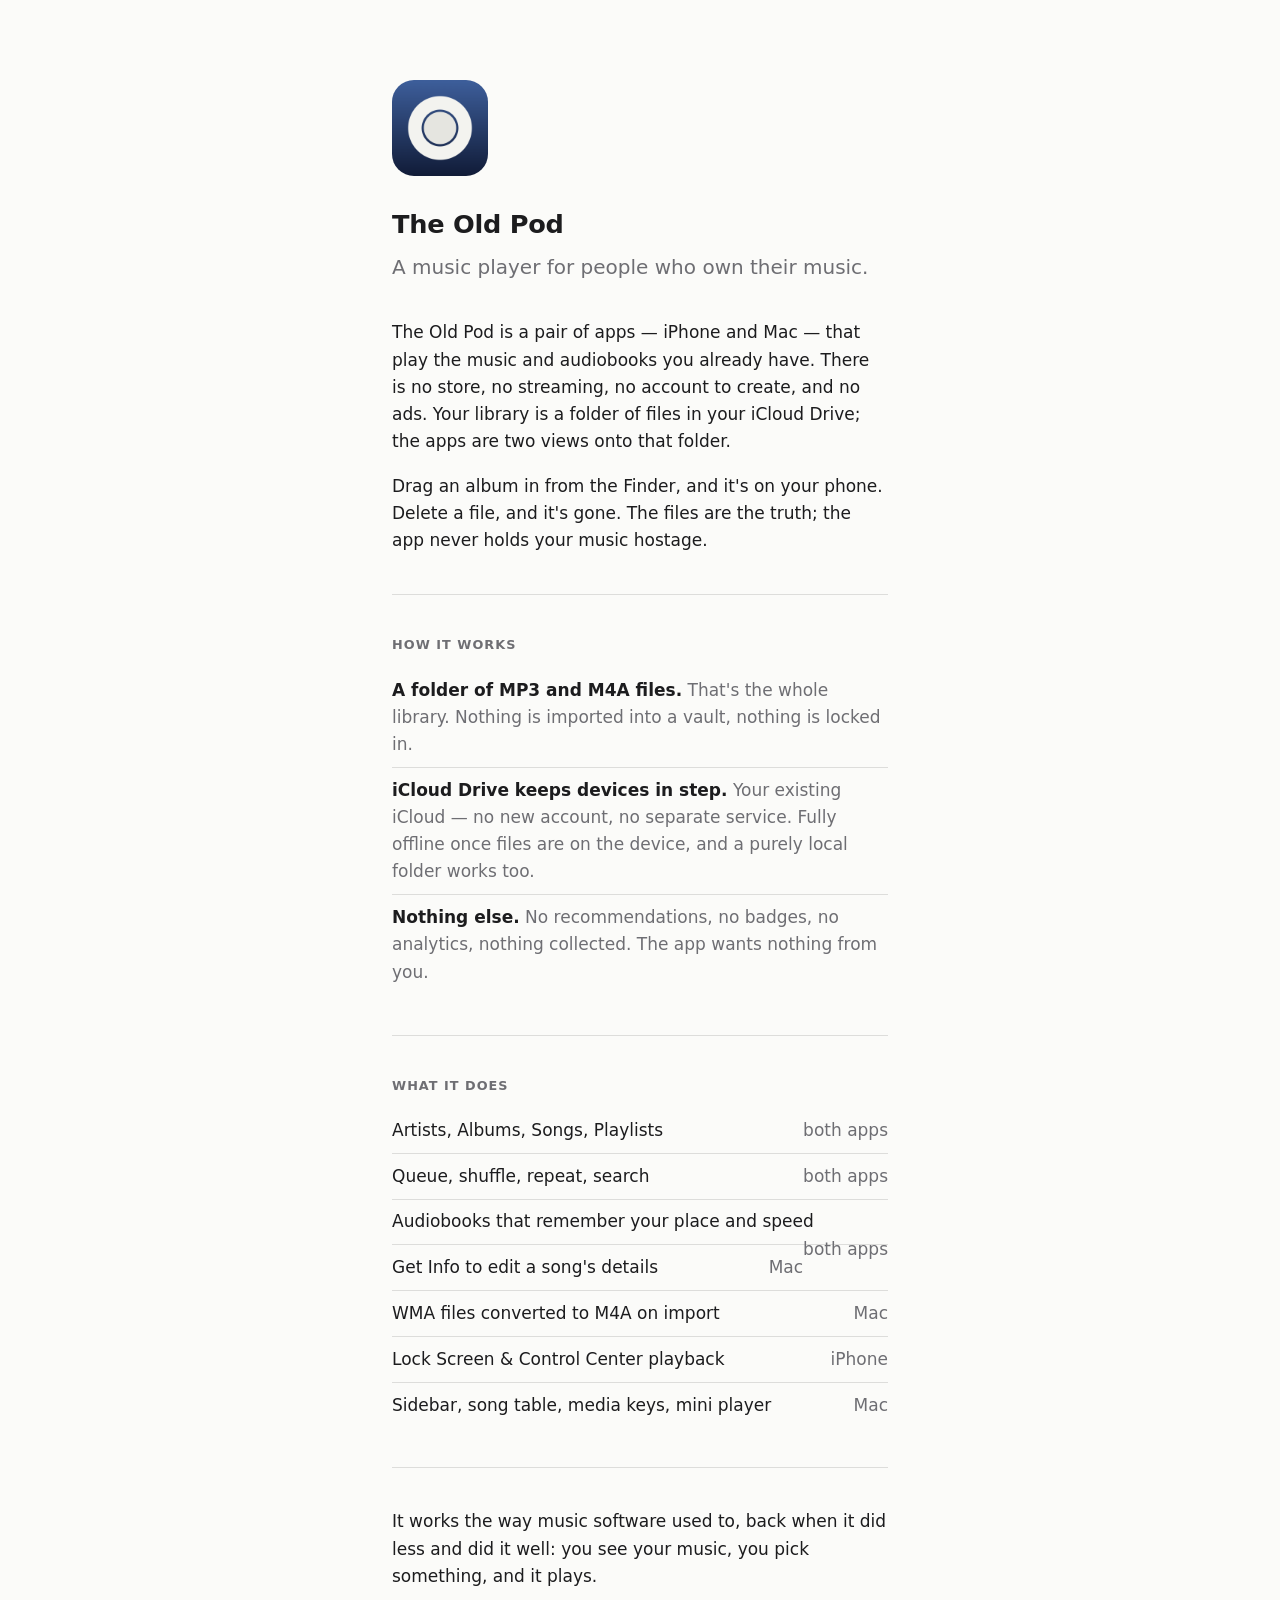
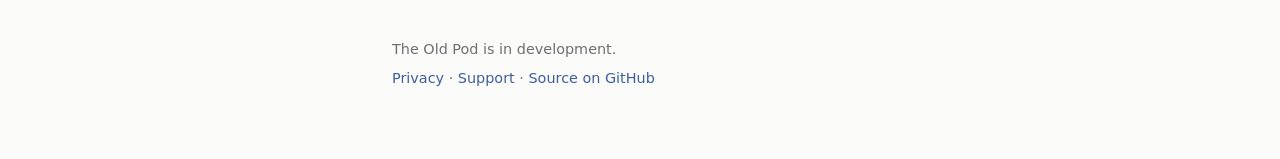
==== docs/index.html @ 43208ac4 "Docs: cover M4A, WMA import, audiobooks, and Get Info Co-Authored-By: Claude Opus 5.5 (1M context) <" ====
<!doctype html>
<html lang="en">
<head>
  <meta charset="utf-8">
  <meta name="viewport" content="width=device-width, initial-scale=1">
  <title>The Old Pod — a music player for people who own their music</title>
  <meta name="description" content="An iPhone and Mac player for your own MP3 and M4A files, with no store, no streaming, no account, and no ads. Your library is a folder of files.">
  <meta name="theme-color" content="#101318" media="(prefers-color-scheme: dark)">
  <meta name="theme-color" content="#fbfbf9" media="(prefers-color-scheme: light)">
  <link rel="icon" href="assets/icon.png">
  <link rel="apple-touch-icon" href="assets/icon.png">
  <link rel="stylesheet" href="assets/site.css">
</head>
<body>
<main>
  <img class="icon" src="assets/icon.png" alt="The Old Pod app icon — a click wheel on a blue background">
  <h1>The Old Pod</h1>
  <p class="tagline">A music player for people who own their music.</p>

  <p>The Old Pod is a pair of apps — iPhone&nbsp;and&nbsp;Mac — that play the music and audiobooks you already have. There is no store, no streaming, no account to create, and no ads. Your library is a folder of files in your iCloud&nbsp;Drive; the apps are two views onto that folder.</p>
  <p>Drag an album in from the Finder, and it's on your phone. Delete a file, and it's gone. The files are the truth; the app never holds your music hostage.</p>

  <hr>

  <h2>How it works</h2>
  <ul>
    <li><strong>A folder of MP3 and M4A files.</strong> <span>That's the whole library. Nothing is imported into a vault, nothing is locked in.</span></li>
    <li><strong>iCloud Drive keeps devices in step.</strong> <span>Your existing iCloud — no new account, no separate service. Fully offline once files are on the device, and a purely local folder works too.</span></li>
    <li><strong>Nothing else.</strong> <span>No recommendations, no badges, no analytics, nothing collected. The app wants nothing from you.</span></li>
  </ul>

  <hr>

  <h2>What it does</h2>
  <ul>
    <li>Artists, Albums, Songs, Playlists <span class="meta">both apps</span></li>
    <li>Queue, shuffle, repeat, search <span class="meta">both apps</span></li>
    <li>Audiobooks that remember your place and speed <span class="meta">both apps</span></li>
    <li>Get Info to edit a song's details <span class="meta">Mac</span></li>
    <li>WMA files converted to M4A on import <span class="meta">Mac</span></li>
    <li>Lock Screen &amp; Control Center playback <span class="meta">iPhone</span></li>
    <li>Sidebar, song table, media keys, mini player <span class="meta">Mac</span></li>
  </ul>

  <hr>

  <p>It works the way music software used to, back when it did less and did it well: you see your music, you pick something, and it plays.</p>

  <footer>
    <p>The Old Pod is in development.</p>
    <p><a href="privacy.html">Privacy</a> · <a href="support.html">Support</a> · <a href="https://github.com/mattreed555/theoldpod">Source on GitHub</a></p>
  </footer>
</main>
</body>
</html>
---- docs/assets/site.css ----
:root {
  color-scheme: light dark;
  --bg: #fbfbf9;
  --fg: #1c1c1e;
  --muted: #6e6e73;
  --accent: #3e5f9c;
  --focus: #3e5f9c;
  --rule: rgba(0, 0, 0, 0.12);
}

@media (prefers-color-scheme: dark) {
  :root {
    --bg: #101318;
    --fg: #f2f2ef;
    --muted: #98989f;
    --accent: #8fadd9;
    --focus: #8fadd9;
    --rule: rgba(255, 255, 255, 0.14);
  }
}

* {
  box-sizing: border-box;
  margin: 0;
  padding: 0;
}

body {
  background: var(--bg);
  color: var(--fg);
  font: 17px/1.6 -apple-system, BlinkMacSystemFont, "Segoe UI", system-ui, sans-serif;
  -webkit-font-smoothing: antialiased;
}

main {
  max-width: 34rem;
  margin: 0 auto;
  padding: 5rem 1.5rem 4rem;
}

.icon {
  width: 96px;
  height: 96px;
  display: block;
  margin-bottom: 1.75rem;
  border-radius: 22px;
}

h1 {
  margin-bottom: 0.4rem;
  font-size: 1.6rem;
  font-weight: 650;
  letter-spacing: -0.01em;
}

.tagline {
  margin-bottom: 2.25rem;
  color: var(--muted);
  font-size: 1.25rem;
}

.updated {
  margin-bottom: 2rem;
  color: var(--muted);
}

p {
  margin-bottom: 1.1rem;
}

strong {
  font-weight: 600;
}

hr {
  margin: 2.5rem 0;
  border: 0;
  border-top: 1px solid var(--rule);
}

h2 {
  margin-bottom: 0.75rem;
  color: var(--muted);
  font-size: 0.8rem;
  font-weight: 600;
  letter-spacing: 0.08em;
  text-transform: uppercase;
}

ul {
  list-style: none;
}

li {
  padding: 0.55rem 0;
  border-bottom: 1px solid var(--rule);
}

li:last-child {
  border-bottom: 0;
}

li span {
  color: var(--muted);
}

.meta {
  float: right;
  color: var(--muted);
  font-variant-numeric: tabular-nums;
}

footer {
  margin-top: 3rem;
  color: var(--muted);
  font-size: 0.9rem;
}

footer p {
  margin-bottom: 0.35rem;
}

a {
  color: var(--accent);
  text-decoration: none;
}

a:hover {
  text-decoration: underline;
}

a:focus-visible {
  outline: 3px solid var(--focus);
  outline-offset: 3px;
  border-radius: 2px;
}

@media (max-width: 28rem) {
  main {
    padding-top: 3.5rem;
  }

  .meta {
    float: none;
    display: block;
  }
}
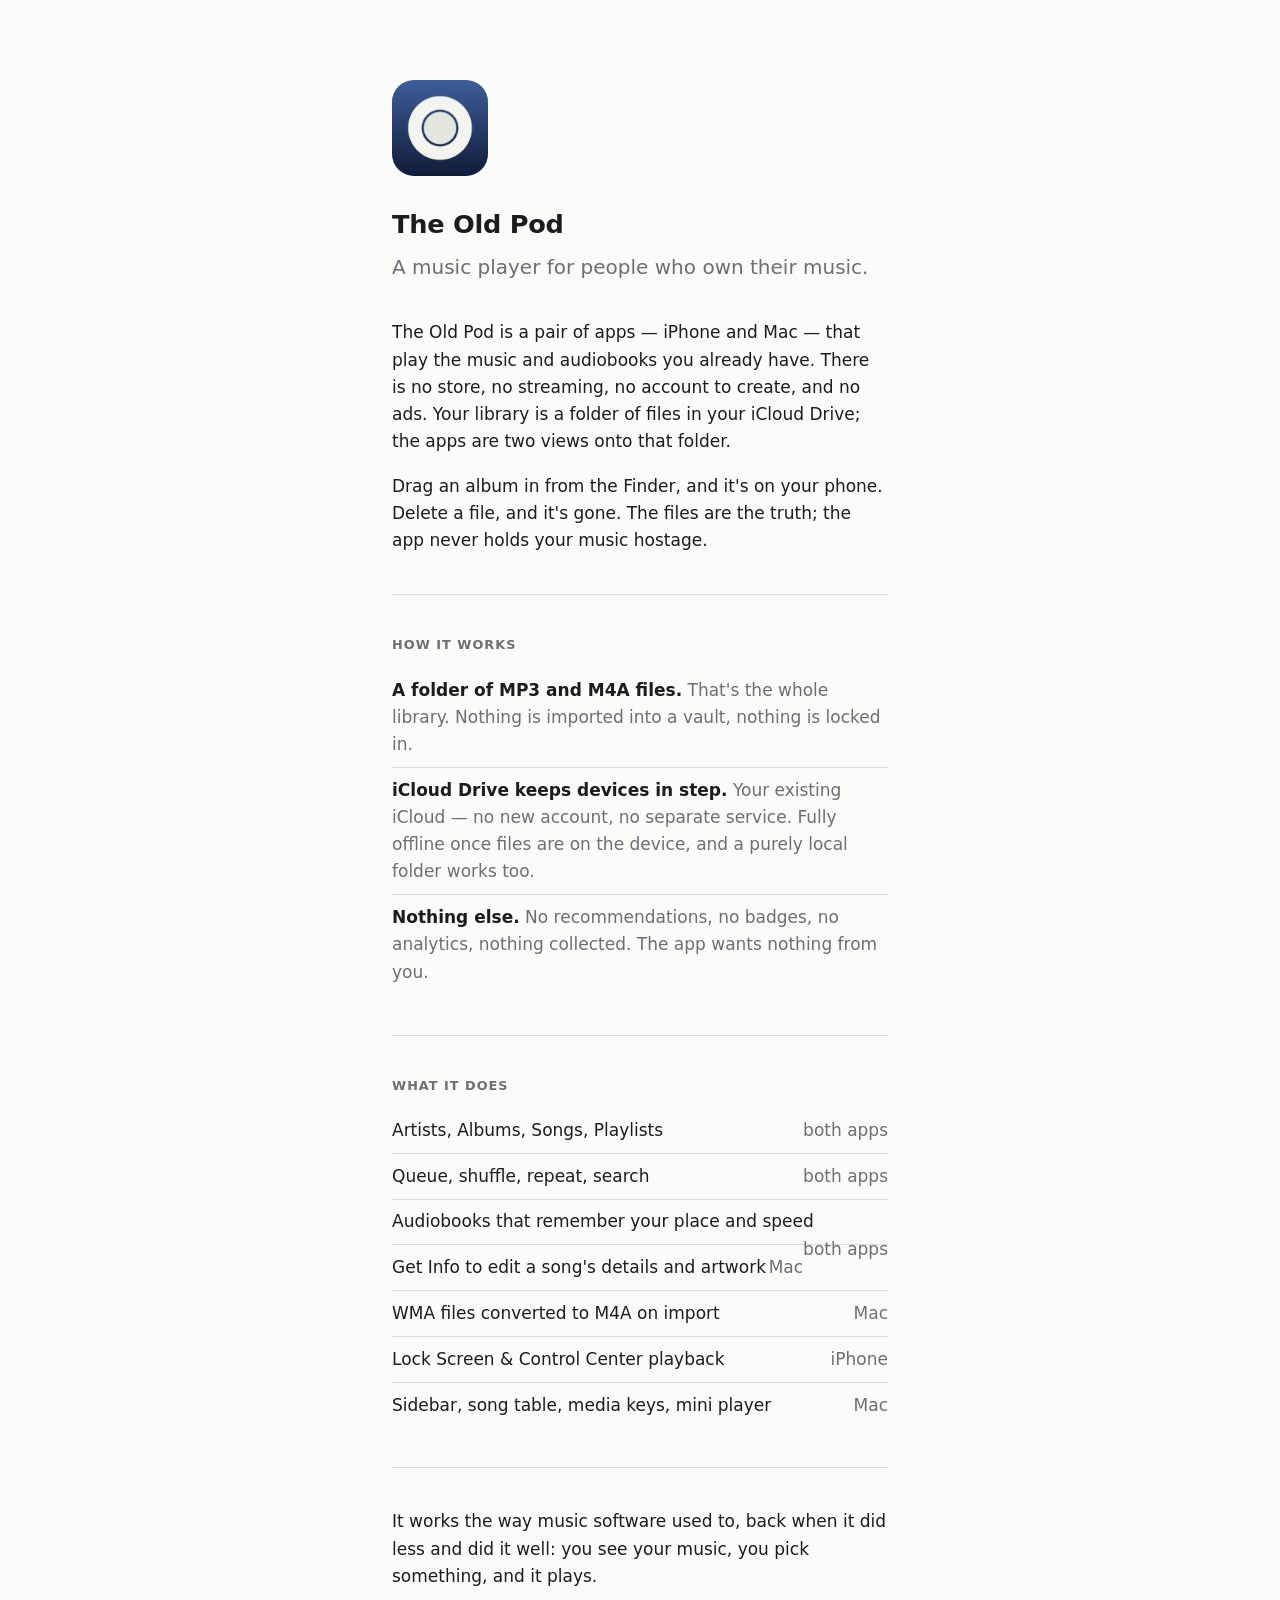
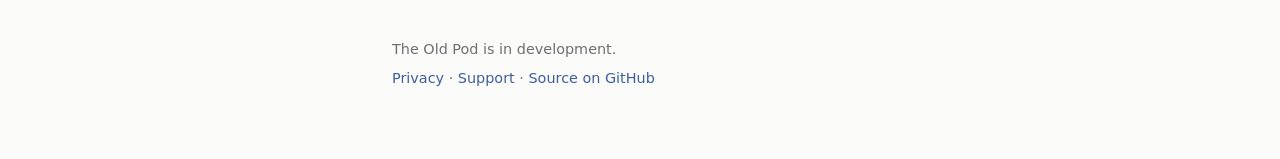
==== commit 0337d1b2: "Docs: mention artwork in Get Info Co-Authored-By: Claude Opus 5.5 (1M context) <noreply@anthropic.co" ====
--- a/docs/index.html
+++ b/docs/index.html
@@ -36,7 +36,7 @@
     <li>Artists, Albums, Songs, Playlists <span class="meta">both apps</span></li>
     <li>Queue, shuffle, repeat, search <span class="meta">both apps</span></li>
     <li>Audiobooks that remember your place and speed <span class="meta">both apps</span></li>
-    <li>Get Info to edit a song's details <span class="meta">Mac</span></li>
+    <li>Get Info to edit a song's details and artwork <span class="meta">Mac</span></li>
     <li>WMA files converted to M4A on import <span class="meta">Mac</span></li>
     <li>Lock Screen &amp; Control Center playback <span class="meta">iPhone</span></li>
     <li>Sidebar, song table, media keys, mini player <span class="meta">Mac</span></li>
--- a/docs/assets/site.css
+++ b/docs/assets/site.css
@@ -4,7 +4,6 @@
   --fg: #1c1c1e;
   --muted: #6e6e73;
   --accent: #3e5f9c;
-  --focus: #3e5f9c;
   --rule: rgba(0, 0, 0, 0.12);
 }
 
@@ -14,7 +13,6 @@
     --fg: #f2f2ef;
     --muted: #98989f;
     --accent: #8fadd9;
-    --focus: #8fadd9;
     --rule: rgba(255, 255, 255, 0.14);
   }
 }
@@ -130,7 +128,7 @@
 }
 
 a:focus-visible {
-  outline: 3px solid var(--focus);
+  outline: 3px solid var(--accent);
   outline-offset: 3px;
   border-radius: 2px;
 }
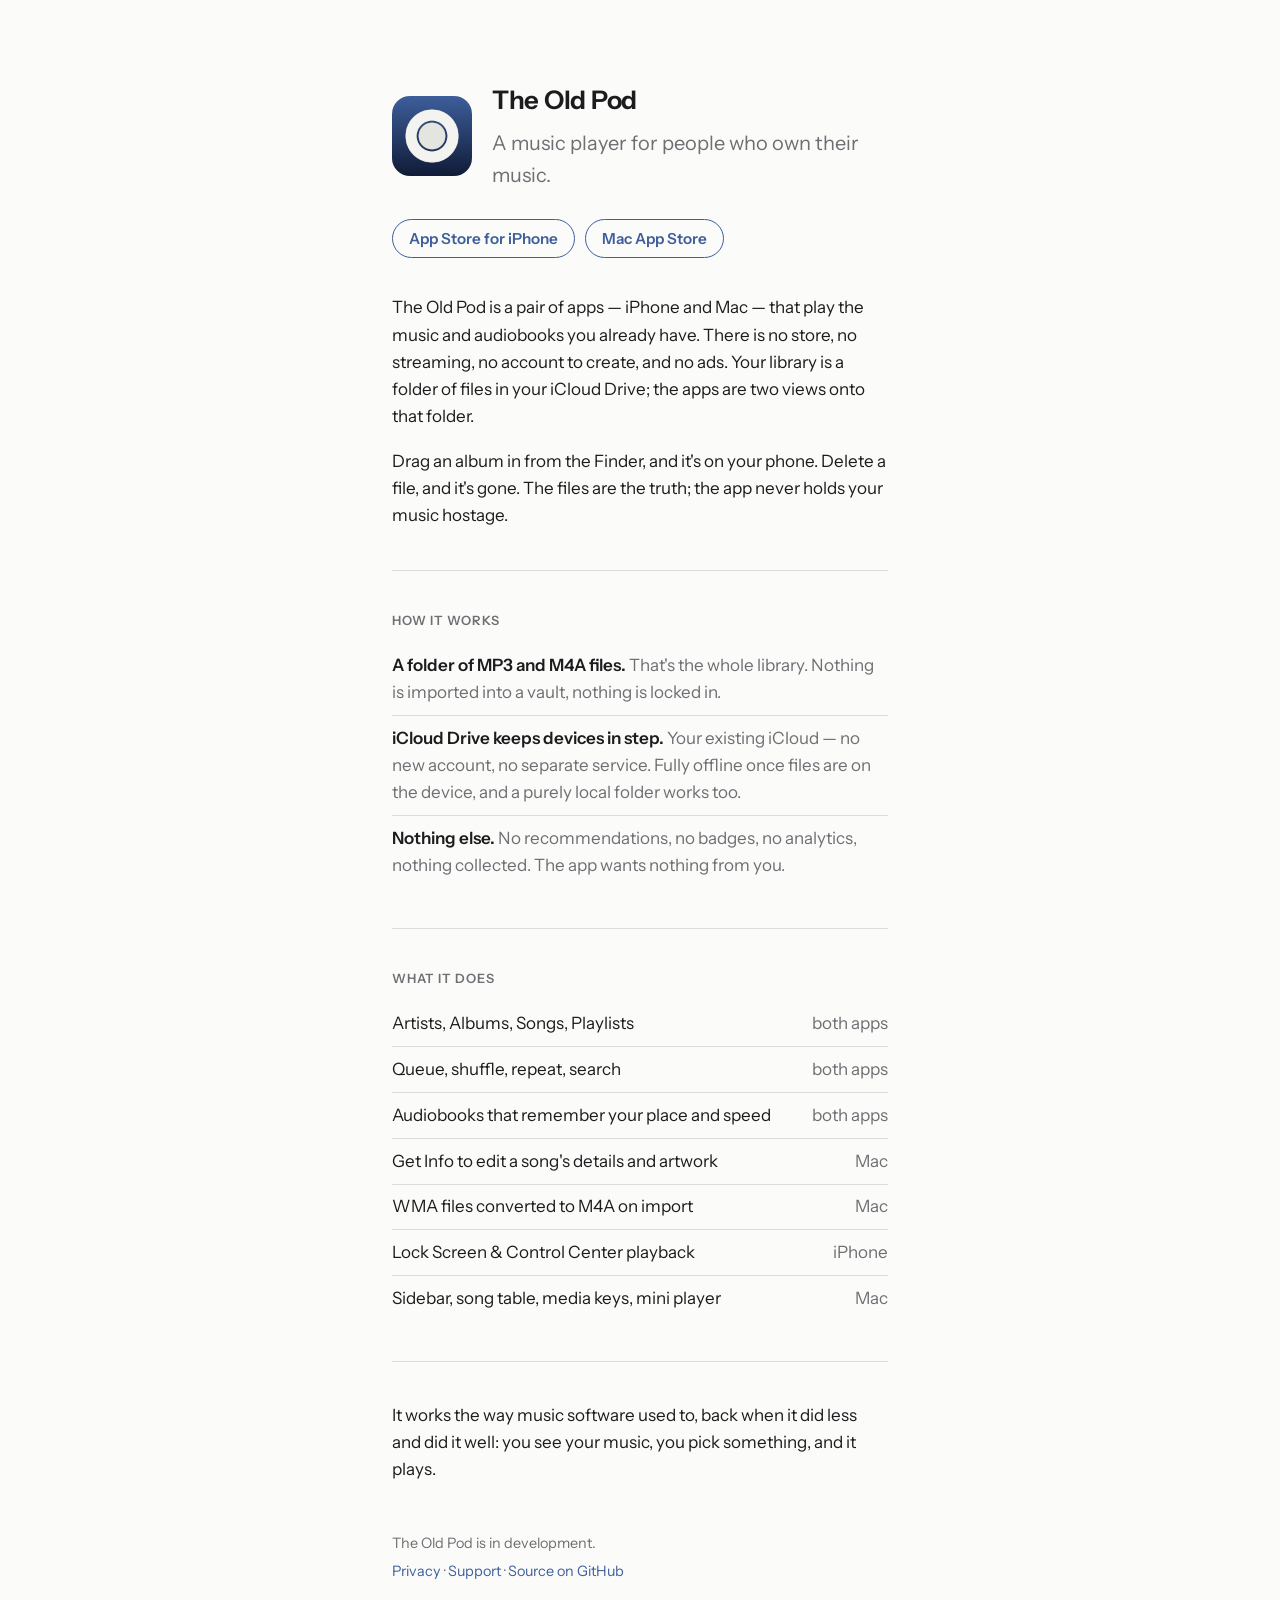
==== commit 20f913f0: "Docs site: one-row header, App Store buttons, Instrument Sans Put the icon beside the name and tagli" ====
--- a/docs/index.html
+++ b/docs/index.html
@@ -13,9 +13,19 @@
 </head>
 <body>
 <main>
-  <img class="icon" src="assets/icon.png" alt="The Old Pod app icon — a click wheel on a blue background">
-  <h1>The Old Pod</h1>
-  <p class="tagline">A music player for people who own their music.</p>
+  <header class="masthead">
+    <img class="icon" src="assets/icon.png" alt="The Old Pod app icon — a click wheel on a blue background">
+    <div>
+      <h1>The Old Pod</h1>
+      <p class="tagline">A music player for people who own their music.</p>
+    </div>
+  </header>
+
+  <!-- TODO: replace id0000000000 with the real App Store ID once the app is live. -->
+  <p class="store">
+    <a href="https://apps.apple.com/app/id0000000000">App Store for iPhone</a>
+    <a href="https://apps.apple.com/app/id0000000000">Mac App Store</a>
+  </p>
 
   <p>The Old Pod is a pair of apps — iPhone&nbsp;and&nbsp;Mac — that play the music and audiobooks you already have. There is no store, no streaming, no account to create, and no ads. Your library is a folder of files in your iCloud&nbsp;Drive; the apps are two views onto that folder.</p>
   <p>Drag an album in from the Finder, and it's on your phone. Delete a file, and it's gone. The files are the truth; the app never holds your music hostage.</p>
--- a/docs/assets/site.css
+++ b/docs/assets/site.css
@@ -1,3 +1,11 @@
+/* Instrument Sans, SIL Open Font License (see InstrumentSans-OFL.txt). */
+@font-face {
+  font-family: "Instrument Sans";
+  src: url("InstrumentSans.woff2") format("woff2");
+  font-weight: 400 700;
+  font-display: swap;
+}
+
 :root {
   color-scheme: light dark;
   --bg: #fbfbf9;
@@ -26,7 +34,7 @@
 body {
   background: var(--bg);
   color: var(--fg);
-  font: 17px/1.6 -apple-system, BlinkMacSystemFont, "Segoe UI", system-ui, sans-serif;
+  font: 17px/1.6 "Instrument Sans", -apple-system, BlinkMacSystemFont, "Segoe UI", system-ui, sans-serif;
   -webkit-font-smoothing: antialiased;
 }
 
@@ -36,12 +44,43 @@
   padding: 5rem 1.5rem 4rem;
 }
 
+.masthead {
+  display: flex;
+  align-items: center;
+  gap: 1.25rem;
+  margin-bottom: 1.75rem;
+}
+
 .icon {
-  width: 96px;
-  height: 96px;
-  display: block;
-  margin-bottom: 1.75rem;
-  border-radius: 22px;
+  width: 80px;
+  height: 80px;
+  flex: none;
+  border-radius: 18px;
+}
+
+.masthead .tagline {
+  margin-bottom: 0;
+}
+
+.store {
+  display: flex;
+  flex-wrap: wrap;
+  gap: 0.6rem;
+  margin-bottom: 2.25rem;
+}
+
+.store a {
+  padding: 0.4rem 1rem;
+  border: 1px solid var(--accent);
+  border-radius: 999px;
+  font-size: 0.95rem;
+  font-weight: 600;
+}
+
+.store a:hover {
+  background: var(--accent);
+  color: var(--bg);
+  text-decoration: none;
 }
 
 h1 {
@@ -138,6 +177,12 @@
     padding-top: 3.5rem;
   }
 
+  .icon {
+    width: 64px;
+    height: 64px;
+    border-radius: 14px;
+  }
+
   .meta {
     float: none;
     display: block;
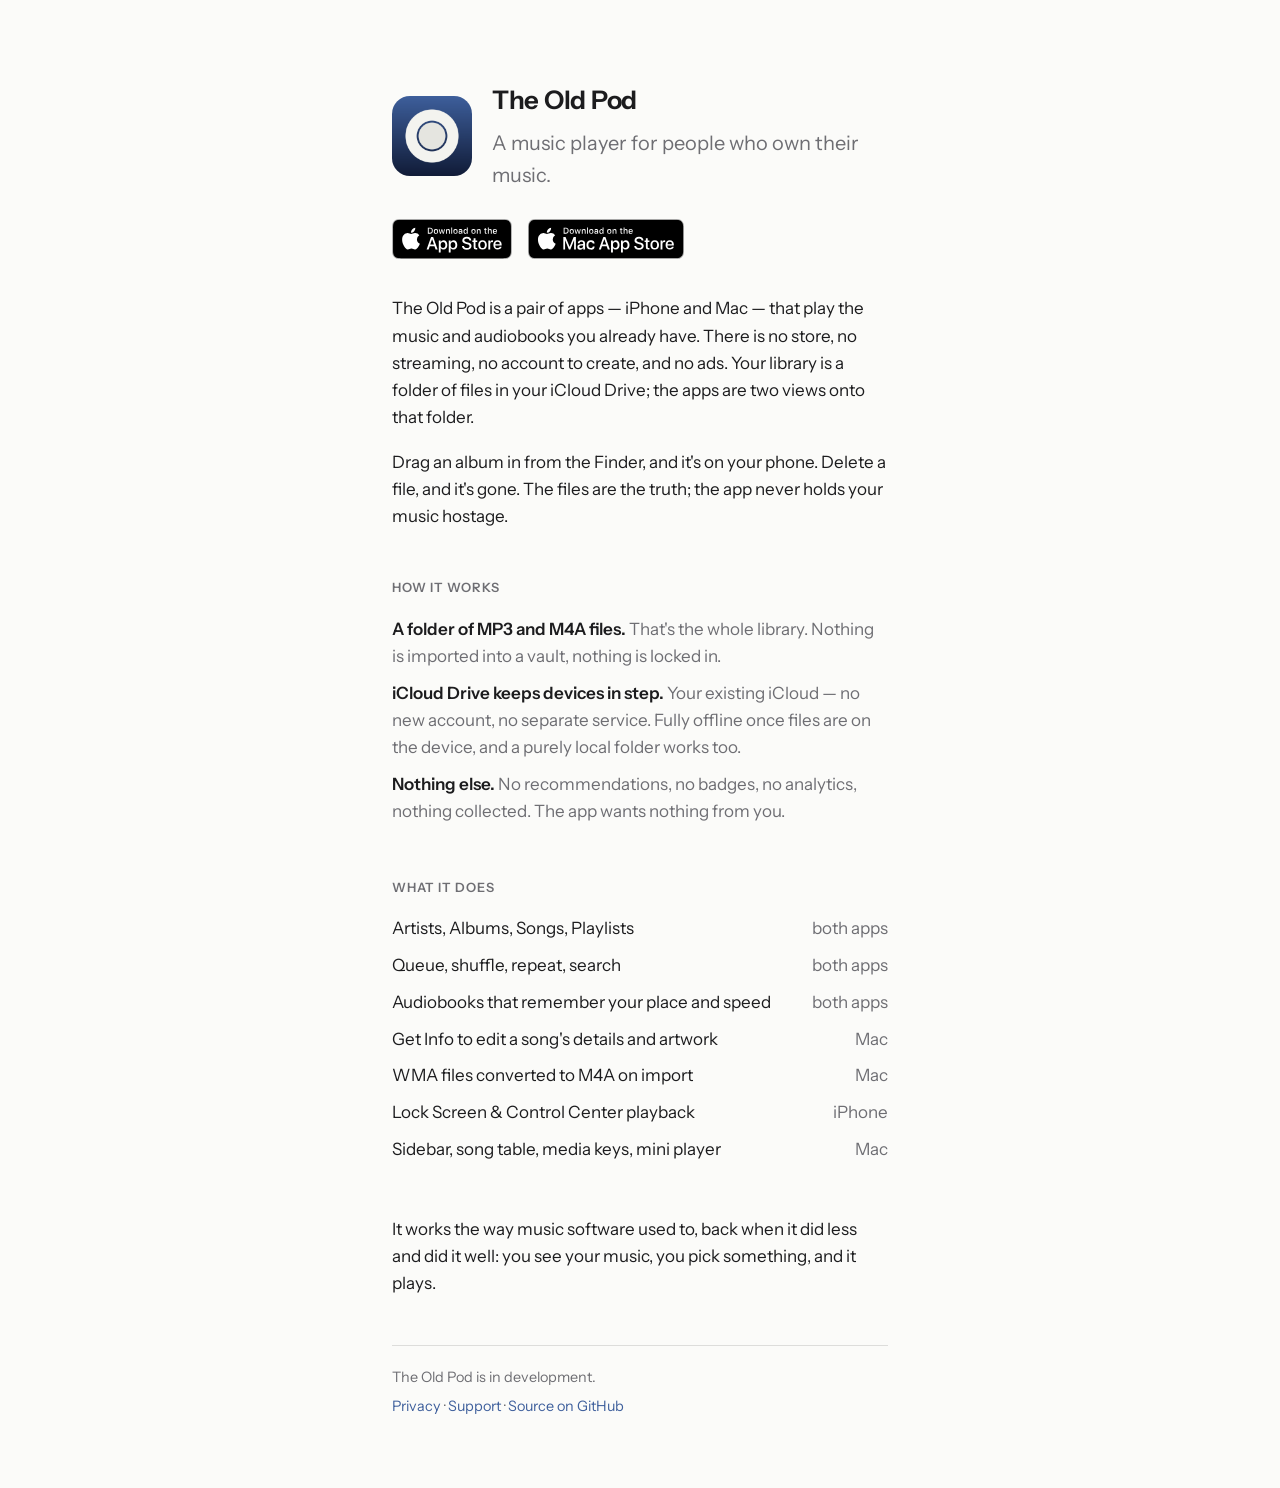
==== commit c360d6cc: "Docs site: fewer rules, even spacing, official App Store badges Drop the line under every list row a" ====
--- a/docs/index.html
+++ b/docs/index.html
@@ -9,12 +9,12 @@
   <meta name="theme-color" content="#fbfbf9" media="(prefers-color-scheme: light)">
   <link rel="icon" href="assets/icon.png">
   <link rel="apple-touch-icon" href="assets/icon.png">
-  <link rel="stylesheet" href="assets/site.css">
+  <link rel="stylesheet" href="assets/site.css?v=2">
 </head>
 <body>
 <main>
   <header class="masthead">
-    <img class="icon" src="assets/icon.png" alt="The Old Pod app icon — a click wheel on a blue background">
+    <img class="icon" width="80" height="80" src="assets/icon.png" alt="The Old Pod app icon — a click wheel on a blue background">
     <div>
       <h1>The Old Pod</h1>
       <p class="tagline">A music player for people who own their music.</p>
@@ -23,8 +23,8 @@
 
   <!-- TODO: replace id0000000000 with the real App Store ID once the app is live. -->
   <p class="store">
-    <a href="https://apps.apple.com/app/id0000000000">App Store for iPhone</a>
-    <a href="https://apps.apple.com/app/id0000000000">Mac App Store</a>
+    <a href="https://apps.apple.com/app/id0000000000"><img src="assets/download-on-the-app-store.svg" width="120" height="40" alt="Download on the App Store"></a>
+    <a href="https://apps.apple.com/app/id0000000000"><img src="assets/download-on-the-mac-app-store.svg" width="156" height="40" alt="Download on the Mac App Store"></a>
   </p>
 
   <p>The Old Pod is a pair of apps — iPhone&nbsp;and&nbsp;Mac — that play the music and audiobooks you already have. There is no store, no streaming, no account to create, and no ads. Your library is a folder of files in your iCloud&nbsp;Drive; the apps are two views onto that folder.</p>
--- a/docs/assets/site.css
+++ b/docs/assets/site.css
@@ -65,22 +65,13 @@
 .store {
   display: flex;
   flex-wrap: wrap;
-  gap: 0.6rem;
+  gap: 1rem;
   margin-bottom: 2.25rem;
 }
 
-.store a {
-  padding: 0.4rem 1rem;
-  border: 1px solid var(--accent);
-  border-radius: 999px;
-  font-size: 0.95rem;
-  font-weight: 600;
-}
-
-.store a:hover {
-  background: var(--accent);
-  color: var(--bg);
-  text-decoration: none;
+/* Apple's badges must stay unaltered, at least 40px tall. */
+.store img {
+  display: block;
 }
 
 h1 {
@@ -110,9 +101,8 @@
 }
 
 hr {
-  margin: 2.5rem 0;
+  margin: 1.5rem 0;
   border: 0;
-  border-top: 1px solid var(--rule);
 }
 
 h2 {
@@ -125,16 +115,12 @@
 }
 
 ul {
+  margin-bottom: 1.1rem;
   list-style: none;
 }
 
 li {
-  padding: 0.55rem 0;
-  border-bottom: 1px solid var(--rule);
-}
-
-li:last-child {
-  border-bottom: 0;
+  padding: 0.3rem 0;
 }
 
 li span {
@@ -149,6 +135,8 @@
 
 footer {
   margin-top: 3rem;
+  padding-top: 1.25rem;
+  border-top: 1px solid var(--rule);
   color: var(--muted);
   font-size: 0.9rem;
 }
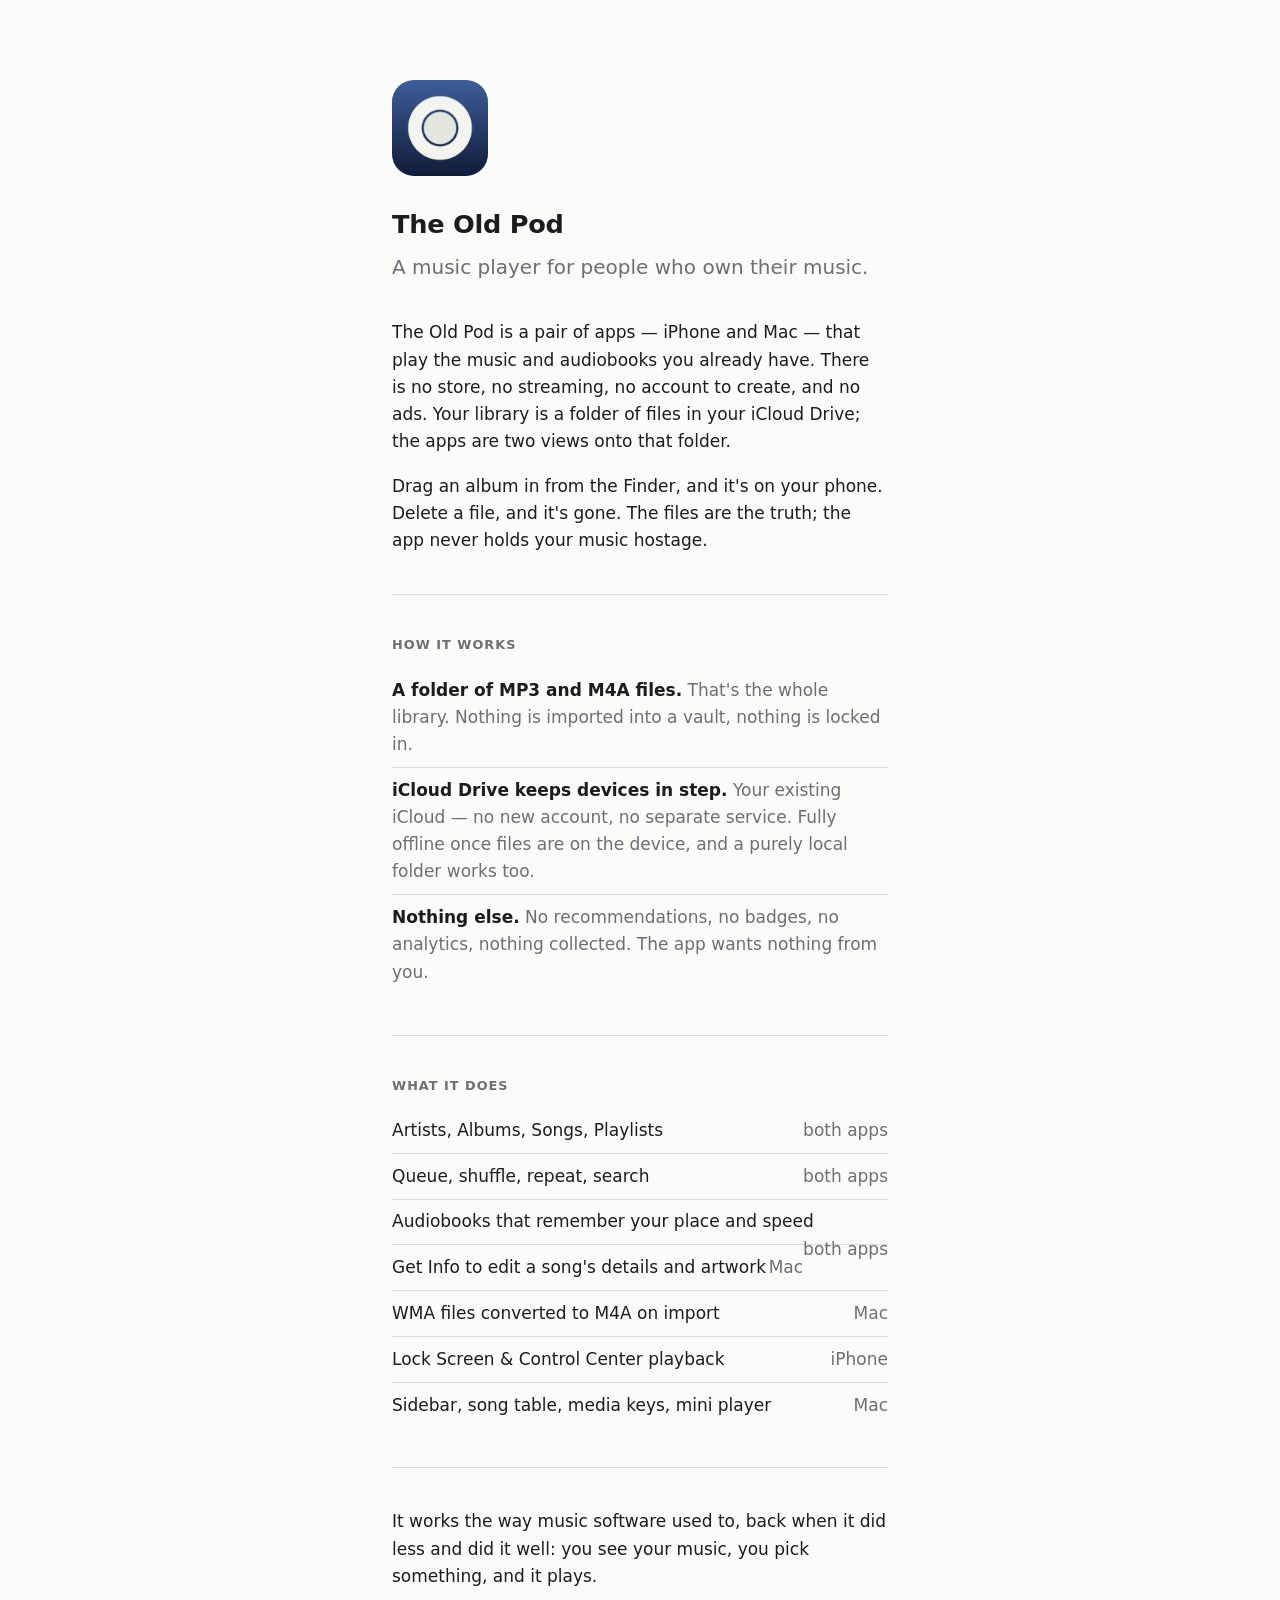
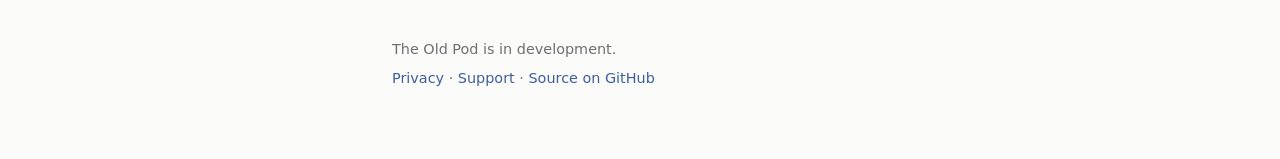
==== commit 1b744454: "Merge pull request #8 from mattreed555/claude/docs-formats-audiobooks Docs: cover M4A, WMA import, a" ====
--- a/docs/index.html
+++ b/docs/index.html
@@ -9,23 +9,13 @@
   <meta name="theme-color" content="#fbfbf9" media="(prefers-color-scheme: light)">
   <link rel="icon" href="assets/icon.png">
   <link rel="apple-touch-icon" href="assets/icon.png">
-  <link rel="stylesheet" href="assets/site.css?v=2">
+  <link rel="stylesheet" href="assets/site.css">
 </head>
 <body>
 <main>
-  <header class="masthead">
-    <img class="icon" width="80" height="80" src="assets/icon.png" alt="The Old Pod app icon — a click wheel on a blue background">
-    <div>
-      <h1>The Old Pod</h1>
-      <p class="tagline">A music player for people who own their music.</p>
-    </div>
-  </header>
-
-  <!-- TODO: replace id0000000000 with the real App Store ID once the app is live. -->
-  <p class="store">
-    <a href="https://apps.apple.com/app/id0000000000"><img src="assets/download-on-the-app-store.svg" width="120" height="40" alt="Download on the App Store"></a>
-    <a href="https://apps.apple.com/app/id0000000000"><img src="assets/download-on-the-mac-app-store.svg" width="156" height="40" alt="Download on the Mac App Store"></a>
-  </p>
+  <img class="icon" src="assets/icon.png" alt="The Old Pod app icon — a click wheel on a blue background">
+  <h1>The Old Pod</h1>
+  <p class="tagline">A music player for people who own their music.</p>
 
   <p>The Old Pod is a pair of apps — iPhone&nbsp;and&nbsp;Mac — that play the music and audiobooks you already have. There is no store, no streaming, no account to create, and no ads. Your library is a folder of files in your iCloud&nbsp;Drive; the apps are two views onto that folder.</p>
   <p>Drag an album in from the Finder, and it's on your phone. Delete a file, and it's gone. The files are the truth; the app never holds your music hostage.</p>
--- a/docs/assets/site.css
+++ b/docs/assets/site.css
@@ -1,11 +1,3 @@
-/* Instrument Sans, SIL Open Font License (see InstrumentSans-OFL.txt). */
-@font-face {
-  font-family: "Instrument Sans";
-  src: url("InstrumentSans.woff2") format("woff2");
-  font-weight: 400 700;
-  font-display: swap;
-}
-
 :root {
   color-scheme: light dark;
   --bg: #fbfbf9;
@@ -34,7 +26,7 @@
 body {
   background: var(--bg);
   color: var(--fg);
-  font: 17px/1.6 "Instrument Sans", -apple-system, BlinkMacSystemFont, "Segoe UI", system-ui, sans-serif;
+  font: 17px/1.6 -apple-system, BlinkMacSystemFont, "Segoe UI", system-ui, sans-serif;
   -webkit-font-smoothing: antialiased;
 }
 
@@ -44,34 +36,12 @@
   padding: 5rem 1.5rem 4rem;
 }
 
-.masthead {
-  display: flex;
-  align-items: center;
-  gap: 1.25rem;
+.icon {
+  width: 96px;
+  height: 96px;
+  display: block;
   margin-bottom: 1.75rem;
-}
-
-.icon {
-  width: 80px;
-  height: 80px;
-  flex: none;
-  border-radius: 18px;
-}
-
-.masthead .tagline {
-  margin-bottom: 0;
-}
-
-.store {
-  display: flex;
-  flex-wrap: wrap;
-  gap: 1rem;
-  margin-bottom: 2.25rem;
-}
-
-/* Apple's badges must stay unaltered, at least 40px tall. */
-.store img {
-  display: block;
+  border-radius: 22px;
 }
 
 h1 {
@@ -101,8 +71,9 @@
 }
 
 hr {
-  margin: 1.5rem 0;
+  margin: 2.5rem 0;
   border: 0;
+  border-top: 1px solid var(--rule);
 }
 
 h2 {
@@ -115,12 +86,16 @@
 }
 
 ul {
-  margin-bottom: 1.1rem;
   list-style: none;
 }
 
 li {
-  padding: 0.3rem 0;
+  padding: 0.55rem 0;
+  border-bottom: 1px solid var(--rule);
+}
+
+li:last-child {
+  border-bottom: 0;
 }
 
 li span {
@@ -135,8 +110,6 @@
 
 footer {
   margin-top: 3rem;
-  padding-top: 1.25rem;
-  border-top: 1px solid var(--rule);
   color: var(--muted);
   font-size: 0.9rem;
 }
@@ -165,12 +138,6 @@
     padding-top: 3.5rem;
   }
 
-  .icon {
-    width: 64px;
-    height: 64px;
-    border-radius: 14px;
-  }
-
   .meta {
     float: none;
     display: block;
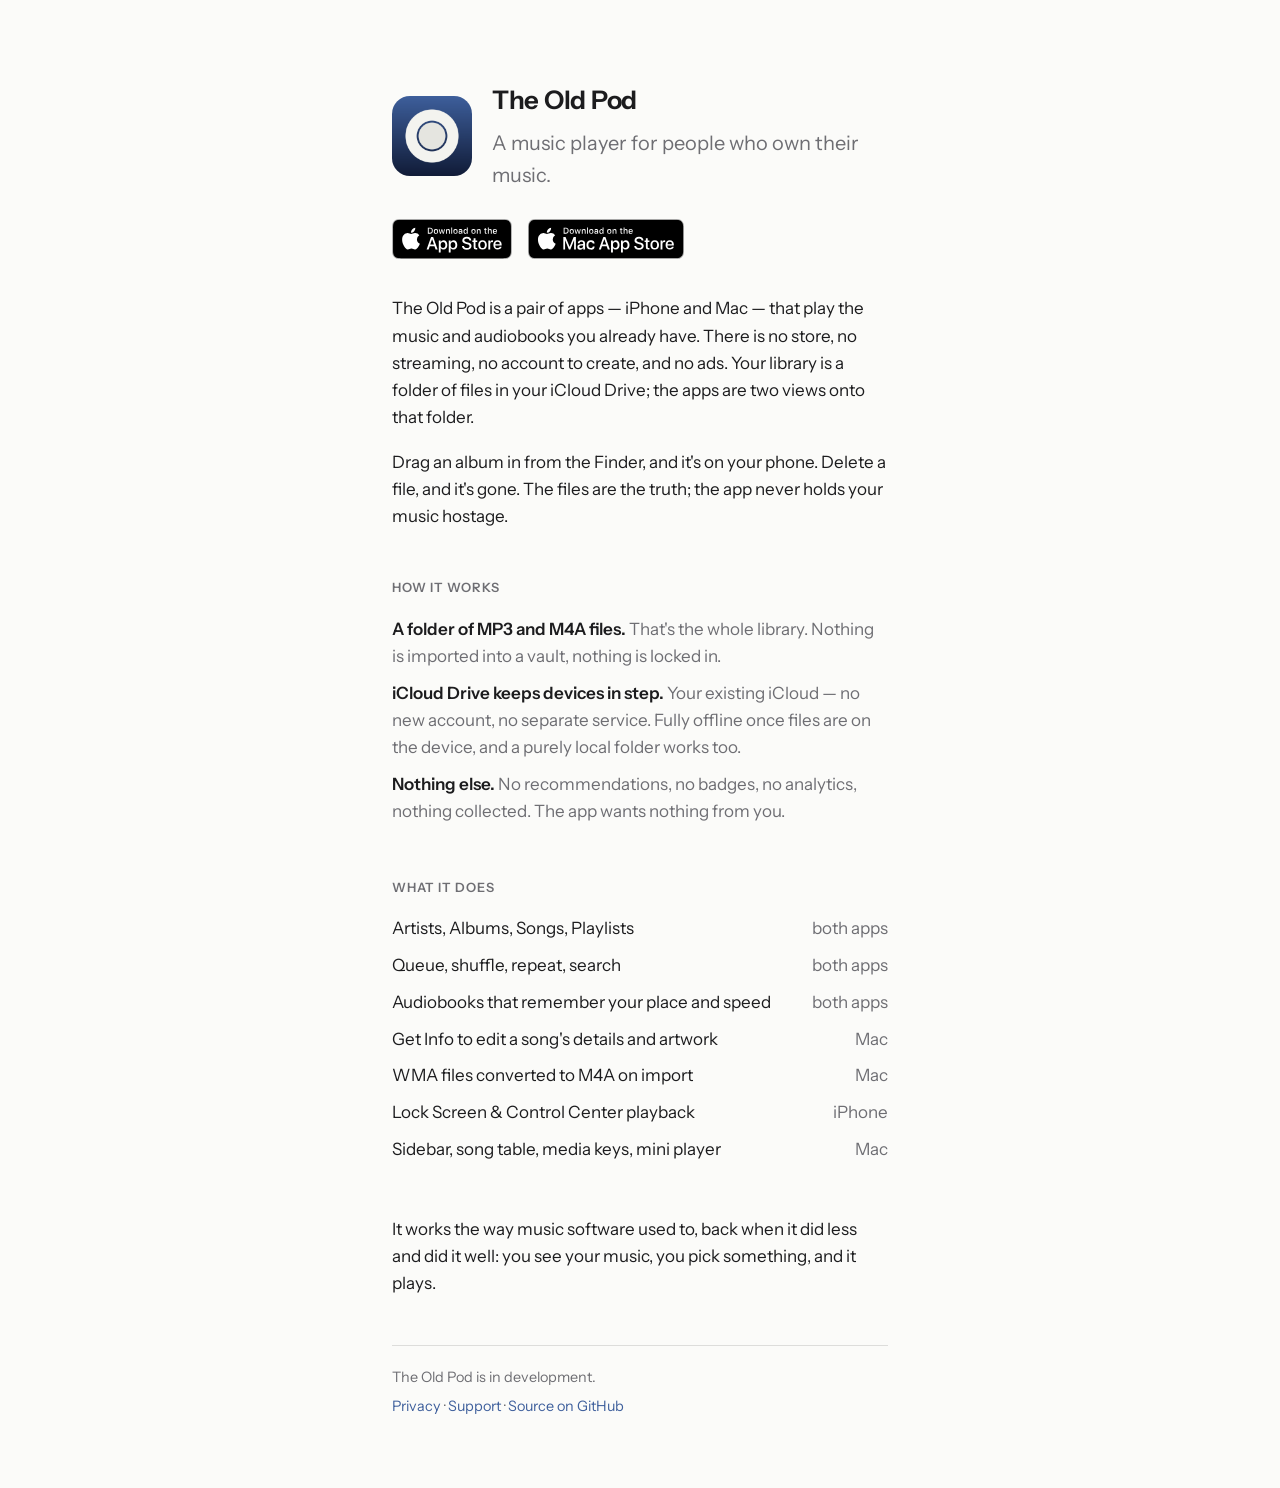
==== commit b84a6306: "Merge pull request #9 from mattreed555/claude/site-header-store-font Docs site: one-row header, App " ====
--- a/docs/index.html
+++ b/docs/index.html
@@ -9,13 +9,23 @@
   <meta name="theme-color" content="#fbfbf9" media="(prefers-color-scheme: light)">
   <link rel="icon" href="assets/icon.png">
   <link rel="apple-touch-icon" href="assets/icon.png">
-  <link rel="stylesheet" href="assets/site.css">
+  <link rel="stylesheet" href="assets/site.css?v=2">
 </head>
 <body>
 <main>
-  <img class="icon" src="assets/icon.png" alt="The Old Pod app icon — a click wheel on a blue background">
-  <h1>The Old Pod</h1>
-  <p class="tagline">A music player for people who own their music.</p>
+  <header class="masthead">
+    <img class="icon" width="80" height="80" src="assets/icon.png" alt="The Old Pod app icon — a click wheel on a blue background">
+    <div>
+      <h1>The Old Pod</h1>
+      <p class="tagline">A music player for people who own their music.</p>
+    </div>
+  </header>
+
+  <!-- TODO: replace id0000000000 with the real App Store ID once the app is live. -->
+  <p class="store">
+    <a href="https://apps.apple.com/app/id0000000000"><img src="assets/download-on-the-app-store.svg" width="120" height="40" alt="Download on the App Store"></a>
+    <a href="https://apps.apple.com/app/id0000000000"><img src="assets/download-on-the-mac-app-store.svg" width="156" height="40" alt="Download on the Mac App Store"></a>
+  </p>
 
   <p>The Old Pod is a pair of apps — iPhone&nbsp;and&nbsp;Mac — that play the music and audiobooks you already have. There is no store, no streaming, no account to create, and no ads. Your library is a folder of files in your iCloud&nbsp;Drive; the apps are two views onto that folder.</p>
   <p>Drag an album in from the Finder, and it's on your phone. Delete a file, and it's gone. The files are the truth; the app never holds your music hostage.</p>
--- a/docs/assets/site.css
+++ b/docs/assets/site.css
@@ -1,3 +1,11 @@
+/* Instrument Sans, SIL Open Font License (see InstrumentSans-OFL.txt). */
+@font-face {
+  font-family: "Instrument Sans";
+  src: url("InstrumentSans.woff2") format("woff2");
+  font-weight: 400 700;
+  font-display: swap;
+}
+
 :root {
   color-scheme: light dark;
   --bg: #fbfbf9;
@@ -26,7 +34,7 @@
 body {
   background: var(--bg);
   color: var(--fg);
-  font: 17px/1.6 -apple-system, BlinkMacSystemFont, "Segoe UI", system-ui, sans-serif;
+  font: 17px/1.6 "Instrument Sans", -apple-system, BlinkMacSystemFont, "Segoe UI", system-ui, sans-serif;
   -webkit-font-smoothing: antialiased;
 }
 
@@ -36,12 +44,34 @@
   padding: 5rem 1.5rem 4rem;
 }
 
+.masthead {
+  display: flex;
+  align-items: center;
+  gap: 1.25rem;
+  margin-bottom: 1.75rem;
+}
+
 .icon {
-  width: 96px;
-  height: 96px;
+  width: 80px;
+  height: 80px;
+  flex: none;
+  border-radius: 18px;
+}
+
+.masthead .tagline {
+  margin-bottom: 0;
+}
+
+.store {
+  display: flex;
+  flex-wrap: wrap;
+  gap: 1rem;
+  margin-bottom: 2.25rem;
+}
+
+/* Apple's badges must stay unaltered, at least 40px tall. */
+.store img {
   display: block;
-  margin-bottom: 1.75rem;
-  border-radius: 22px;
 }
 
 h1 {
@@ -71,9 +101,8 @@
 }
 
 hr {
-  margin: 2.5rem 0;
+  margin: 1.5rem 0;
   border: 0;
-  border-top: 1px solid var(--rule);
 }
 
 h2 {
@@ -86,16 +115,12 @@
 }
 
 ul {
+  margin-bottom: 1.1rem;
   list-style: none;
 }
 
 li {
-  padding: 0.55rem 0;
-  border-bottom: 1px solid var(--rule);
-}
-
-li:last-child {
-  border-bottom: 0;
+  padding: 0.3rem 0;
 }
 
 li span {
@@ -110,6 +135,8 @@
 
 footer {
   margin-top: 3rem;
+  padding-top: 1.25rem;
+  border-top: 1px solid var(--rule);
   color: var(--muted);
   font-size: 0.9rem;
 }
@@ -138,6 +165,12 @@
     padding-top: 3.5rem;
   }
 
+  .icon {
+    width: 64px;
+    height: 64px;
+    border-radius: 14px;
+  }
+
   .meta {
     float: none;
     display: block;
